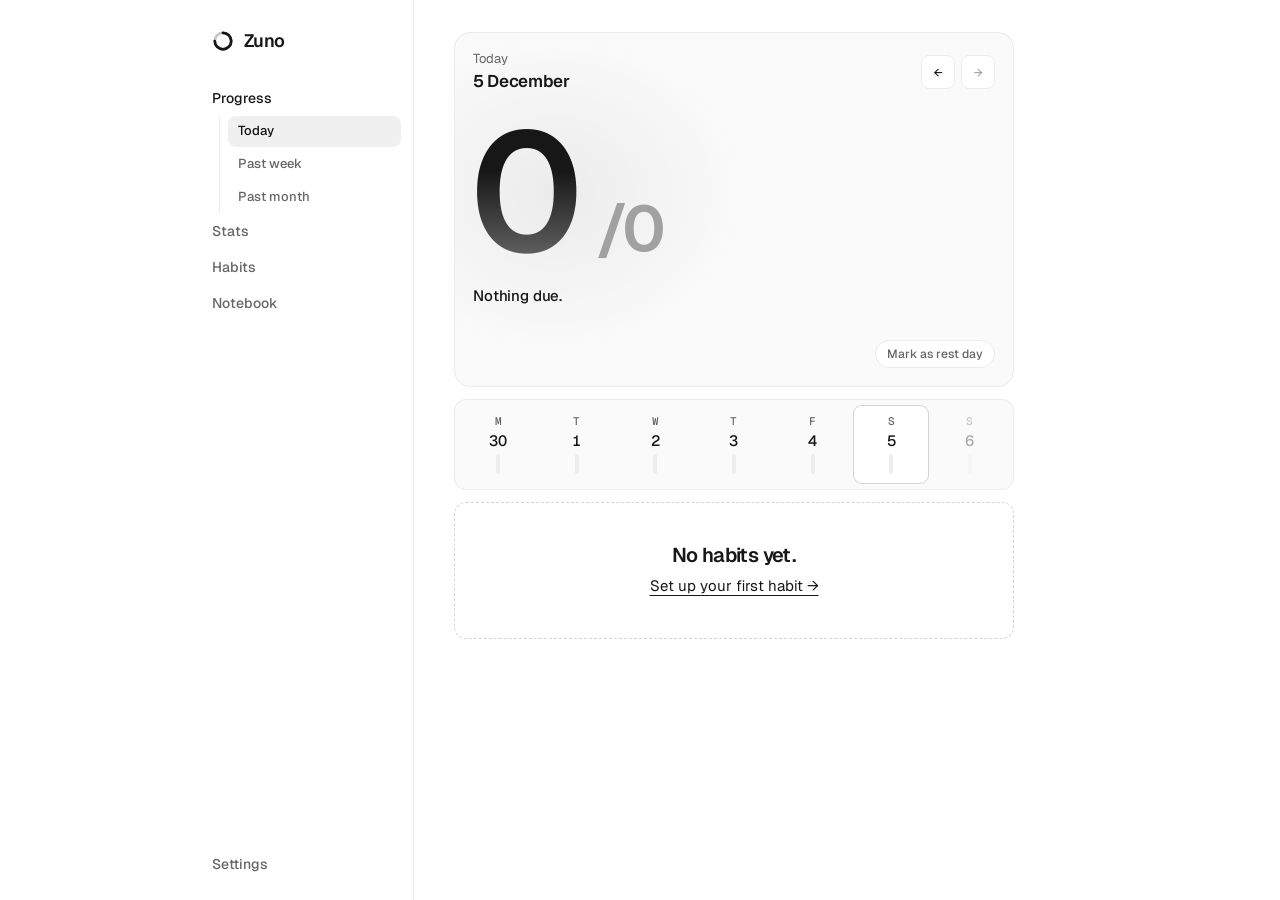
==== index.html @ 95c20b86 "Add files via upload" ====
<!doctype html>
<html lang="en">
<head>
<meta charset="utf-8">
<meta name="viewport" content="width=device-width, initial-scale=1, viewport-fit=cover">
<meta name="theme-color" content="#ffffff">
<title>Zuno</title>
<link rel="manifest" href="manifest.webmanifest">
<link rel="icon" type="image/png" sizes="192x192" href="icons/icon-192.png">
<link rel="apple-touch-icon" href="icons/apple-touch-icon.png">
<meta name="mobile-web-app-capable" content="yes">
<meta name="apple-mobile-web-app-capable" content="yes">
<meta name="apple-mobile-web-app-title" content="Zuno">
<meta name="apple-mobile-web-app-status-bar-style" content="default">
<script>
  // Set the theme before first paint to avoid a flash.
  (function () {
    var t = null;
    try { t = (JSON.parse((localStorage.getItem('zuno.v1') || localStorage.getItem('tally.v1'))) || {}).theme; } catch (e) {}
    if (!t) t = 'light';
    if (t === 'system') t = matchMedia('(prefers-color-scheme: dark)').matches ? 'dark' : 'light';
    document.documentElement.dataset.theme = t;
  })();
</script>
<link rel="preconnect" href="https://fonts.googleapis.com">
<link rel="preconnect" href="https://fonts.gstatic.com" crossorigin>
<link href="https://fonts.googleapis.com/css2?family=Geist:wght@400;500;600;700&family=Geist+Mono:wght@400;500&display=swap" rel="stylesheet">
<link rel="stylesheet" href="style.css">
</head>
<body>
  <div class="shell">
    <aside class="rail">
      <button class="brand" data-view="about" aria-label="About Zuno">
        <svg class="mark" viewBox="0 0 24 24" aria-hidden="true">
          <circle cx="12" cy="12" r="9" fill="none" stroke="currentColor" stroke-opacity=".25" stroke-width="3"/>
          <path d="M12 3a9 9 0 1 1-9 9" fill="none" stroke="currentColor" stroke-width="3" stroke-linecap="round"/>
        </svg><span>Zuno</span>
      </button>
      <nav class="nav" id="nav"></nav>
      <nav class="nav nav-end">
        <button data-view="settings">Settings</button>
      </nav>
    </aside>
    <main id="view"></main>
  </div>
  <input type="file" id="import-file" accept="application/json,.json" hidden>
  <script src="app.js"></script>
  <script>
    // Offline support; only runs when served over https (or localhost).
    if ('serviceWorker' in navigator && (location.protocol === 'https:' || location.hostname === 'localhost')) {
      navigator.serviceWorker.register('sw.js');
    }
  </script>
</body>
</html>
---- style.css ----
:root {
  --bg: #ffffff;
  --surface: #fafafa;
  --hover: #f0f0f0;
  --border: #ebebeb;
  --border-2: #d4d4d4;
  --fg: #171717;
  --muted: #666666;
  --soft: #a1a1a1;
  --l0: #ededed;
  --l1: #d4d4d4;
  --l2: #a3a3a3;
  --l3: #525252;
  --l4: #171717;
  --glow: rgba(0, 0, 0, .06);
  --area: rgba(0, 0, 0, .05);

  --sans: 'Geist', -apple-system, system-ui, sans-serif;
  --mono: 'Geist Mono', ui-monospace, Menlo, monospace;
  --r: 12px;
}
:root[data-theme="dark"] {
  --bg: #000000;
  --surface: #0a0a0a;
  --hover: #1a1a1a;
  --border: #232323;
  --border-2: #333333;
  --fg: #ededed;
  --muted: #a1a1a1;
  --soft: #5e5e5e;
  --l0: #1a1a1a;
  --l1: #2e2e2e;
  --l2: #5c5c5c;
  --l3: #a1a1a1;
  --l4: #ededed;
  --glow: rgba(255, 255, 255, .14);
  --area: rgba(255, 255, 255, .06);
}

* { box-sizing: border-box; margin: 0; padding: 0; }
html { background: var(--bg); }
body {
  background: var(--bg);
  color: var(--fg);
  font: 400 15px/1.5 var(--sans);
  -webkit-font-smoothing: antialiased;
  -webkit-tap-highlight-color: transparent;
  transition: background-color .25s, color .25s;
}
button { font: inherit; color: inherit; background: none; border: 0; cursor: pointer; -webkit-user-select: none; user-select: none; touch-action: manipulation; }
button:disabled { cursor: default; }
:focus-visible { outline: 2px solid var(--fg); outline-offset: 2px; border-radius: 6px; }

.shell {
  display: grid;
  grid-template-columns: 56px minmax(0, 1fr);
  max-width: 900px;
  margin: 0 auto;
  min-height: 100vh;
}
main {
  width: 100%; max-width: 640px;
  padding: max(8px, env(safe-area-inset-top)) 16px 96px;
}

/* shared text styles */
.lbl { font: 400 13px/1.3 var(--sans); color: var(--muted); }
.frac, .streak, .num, .th, .sched, .xlab, .ylab, .legend, .legend2, .wd .l {
  font: 500 12px/1 var(--mono); color: var(--muted); font-variant-numeric: tabular-nums;
}

.card { border: 1px solid var(--border); border-radius: var(--r); background: var(--surface); }
.card.pad { padding: 16px; }
.card.list { padding: 0 16px; }
.card.list > :last-child { border-bottom: 0; }

/* ---------- left rail ---------- */
.rail {
  position: sticky; top: 0;
  height: 100vh; height: 100dvh;
  overflow-y: auto; scrollbar-width: none;
  display: flex; flex-direction: column; align-items: stretch;
  border-right: 1px solid var(--border);
  padding: max(14px, env(safe-area-inset-top)) 6px max(14px, env(safe-area-inset-bottom));
}
.brand {
  display: flex; align-items: center; justify-content: center; gap: 10px;
  height: 42px; margin-bottom: 16px; border-radius: 8px;
  font: 600 18px/1 var(--sans); letter-spacing: -.04em;
  transition: background-color .2s;
}
.brand .mark { width: 22px; height: 22px; flex: none; }
.brand span { display: none; }
.brand.on { background: var(--hover); }

.nav { display: flex; flex-direction: column; gap: 2px; }
.nav-end { margin-top: auto; }
.nav button {
  writing-mode: vertical-rl; transform: rotate(180deg);
  font: 500 13px/1 var(--sans); color: var(--muted);
  padding: 14px 0; border-radius: 8px;
  display: flex; align-items: center; justify-content: center;
  transition: color .2s ease, background-color .2s ease;
}
.nav button.on { color: var(--fg); background: var(--hover); }
.nav button.has-sub.on { background: none; }
@media (hover: hover) {
  .nav button:hover, .brand:hover { color: var(--fg); background: var(--hover); }
  .nav button.has-sub.on:hover { background: none; }
}

/* sub-sections slide open: the row grows from 0fr to 1fr, items fade in one after another */
.nav .sub {
  display: grid; grid-template-rows: 0fr;
  transition: grid-template-rows .42s cubic-bezier(.2, .7, .2, 1);
}
.nav .sub.open { grid-template-rows: 1fr; }
.nav .sub > div {
  min-height: 0; overflow: hidden;
  display: flex; flex-direction: column; gap: 2px;
  border-radius: 10px; background: var(--surface); box-shadow: inset 0 0 0 1px var(--border);
}
.nav .sub button {
  font-size: 12px; padding: 12px 0;
  opacity: 0; translate: 0 -6px;
  transition: opacity .2s ease, translate .25s ease, color .2s ease, background-color .2s ease;
}
.nav .sub.open button {
  opacity: 1; translate: 0 0;
  transition: opacity .3s ease, translate .4s cubic-bezier(.2, .7, .2, 1), color .2s ease, background-color .2s ease;
  transition-delay: calc(90ms + var(--i) * 45ms), calc(90ms + var(--i) * 45ms), 0s, 0s;
}
.nav .full { display: none; }

@media (min-width: 760px) {
  .shell { grid-template-columns: 224px minmax(0, 1fr); }
  main { padding: 20px 40px 96px; }
  .rail { padding: 20px 12px; }
  .brand { justify-content: flex-start; padding: 0 10px; margin-bottom: 20px; }
  .brand span { display: inline; }
  .nav button { writing-mode: horizontal-tb; transform: none; justify-content: flex-start; padding: 9px 10px; font-size: 14px; }
  .nav .sub > div { background: none; box-shadow: none; border-radius: 0; margin-left: 17px; padding-left: 8px; border-left: 1px solid var(--border); }
  .nav .sub button { padding: 7px 10px; font-size: 13px; text-align: left; line-height: 1.3; translate: -6px 0; }
  .nav .full { display: inline; }
  .nav .short { display: none; }
}

/* page content eases in when you move between pages */
#view.enter { animation: enter .34s cubic-bezier(.2, .7, .2, 1); }
@keyframes enter { from { opacity: 0; translate: 0 6px; } }

/* ---------- headings ---------- */
.page-h { padding: 20px 0 6px; }
.page-h .lbl { display: block; margin: 0 0 6px; }
.page-h h2 { font: 600 32px/1.1 var(--sans); letter-spacing: -.045em; }
.section-h { display: flex; justify-content: space-between; align-items: baseline; gap: 12px; padding: 30px 0 12px; }
.section-h h3 { font: 600 18px/1.2 var(--sans); letter-spacing: -.03em; }

/* ---------- today ---------- */
.hero {
  position: relative; overflow: hidden;
  margin-top: 12px; padding: 18px;
  border: 1px solid var(--border); border-radius: 16px; background: var(--surface);
}
.hero::before {
  content: ''; position: absolute; left: -90px; top: 0; width: 380px; height: 320px;
  background: radial-gradient(closest-side, var(--glow), transparent); pointer-events: none;
}
.hero > * { position: relative; }
.daynav { display: flex; align-items: center; justify-content: space-between; }
.date .k { display: block; font: 400 13px/1.2 var(--sans); color: var(--muted); margin-bottom: 4px; }
.date .v { font: 600 17px/1.2 var(--sans); letter-spacing: -.02em; }
.arrows { display: flex; gap: 6px; }
.arrow {
  width: 34px; height: 34px; display: grid; place-items: center;
  border: 1px solid var(--border); border-radius: 8px; background: var(--bg);
  font: 400 14px/1 var(--mono);
  transition: border-color .15s, background-color .15s;
}
@media (hover: hover) { .arrow:hover:not(:disabled) { border-color: var(--border-2); background: var(--hover); } }
.arrow:disabled { color: var(--soft); }
.score {
  display: flex; align-items: baseline;
  margin: 28px 0 0 -4px;
  font-family: var(--sans); font-weight: 600; line-height: .85; letter-spacing: -.07em;
}
.score .n {
  font-size: clamp(110px, 30vw, 168px); padding-right: .04em;
  background: linear-gradient(180deg, var(--fg) 35%, var(--muted));
  -webkit-background-clip: text; background-clip: text; color: transparent;
}
.score .of { font-size: clamp(44px, 12vw, 64px); color: var(--soft); margin-left: 6px; letter-spacing: -.05em; }
.meta {
  display: flex; justify-content: space-between; align-items: baseline; gap: 12px;
  margin-top: 22px; font: 500 15px/1.35 var(--sans); letter-spacing: -.01em;
}
.meta .rest { color: var(--muted); }
.meta .pc { font: 500 13px/1 var(--mono); color: var(--muted); }
.ticks { display: flex; gap: 4px; margin-top: 14px; height: 6px; }
.ticks i { flex: 1; border-radius: 999px; background: var(--l0); transition: background-color .3s; }
.ticks i.on { background: var(--fg); }

.week {
  display: grid; grid-template-columns: repeat(7, 1fr); gap: 4px;
  margin-top: 12px; padding: 6px;
  border: 1px solid var(--border); border-radius: var(--r); background: var(--surface);
}
.wd {
  display: flex; flex-direction: column; align-items: center; gap: 6px;
  padding: 10px 0 9px; border-radius: 8px; transition: background-color .15s;
}
.wd .l { font-size: 11px; }
.wd .n { font: 500 15px/1 var(--sans); font-variant-numeric: tabular-nums; }
.wd .m { width: 4px; height: 20px; border-radius: 999px; background: var(--l0); overflow: hidden; display: flex; align-items: flex-end; }
.wd .m b { display: block; width: 100%; background: var(--fg); border-radius: 999px; }
.wd.sel { background: var(--bg); box-shadow: 0 0 0 1px var(--border-2); }
@media (hover: hover) { .wd:not(.sel):not(:disabled):hover { background: var(--hover); } }
.wd:disabled { opacity: .35; }

.group {
  margin-top: 12px; overflow: hidden;
  border: 1px solid var(--border); border-radius: var(--r); background: var(--surface);
}
.group header {
  display: flex; justify-content: space-between; align-items: center;
  padding: 12px 16px; border-bottom: 1px solid var(--border);
}
.group h3 { font: 600 15px/1.2 var(--sans); letter-spacing: -.02em; }
.group header .frac { padding: 4px 8px; border: 1px solid var(--border); border-radius: 999px; background: var(--bg); }
.habit { display: flex; align-items: stretch; border-bottom: 1px solid var(--border); transition: background-color .15s; }
.hmain { flex: 1; min-width: 0; display: flex; align-items: center; gap: 12px; text-align: left; padding: 13px 8px 13px 16px; }
.skip { flex: none; padding: 0 16px 0 8px; font: 500 11px/1 var(--mono); color: var(--soft); transition: color .15s, opacity .15s; }
.skip:hover { color: var(--fg); }
@media (hover: hover) {
  .habit:not(.skipped) .skip { opacity: 0; }
  .habit:hover .skip, .skip:focus-visible { opacity: 1; }
}
.habit:last-child, .item:last-child, .hrow:last-child { border-bottom: 0; }
.box {
  width: 18px; height: 18px; flex: none; position: relative;
  border: 1.5px solid var(--border-2); border-radius: 5px; background: var(--bg);
  transition: background-color .15s, border-color .15s;
}
.habit.done .box { background: var(--fg); border-color: var(--fg); }
.habit.done .box::after {
  content: ''; position: absolute; left: 5px; top: 1.5px; width: 4px; height: 9px;
  border: solid var(--bg); border-width: 0 2px 2px 0; transform: rotate(45deg);
}
.habit .name { flex: 1; }
.habit.done .name { color: var(--muted); text-decoration: line-through; text-decoration-color: var(--soft); }
.habit.skipped .name, .habit.met .name { color: var(--muted); }
.habit.skipped .box { border-style: dashed; }
.habit.skipped .box::after { content: ''; position: absolute; left: 3px; right: 3px; top: 50%; height: 1.5px; margin-top: -.75px; background: var(--muted); }
.habit.met .box { border-color: var(--border); }
.dayfoot { display: flex; justify-content: flex-end; margin-top: 14px; }
.restbtn {
  font: 500 12px/1 var(--sans); color: var(--muted); padding: 7px 11px;
  border: 1px solid var(--border); border-radius: 999px; background: var(--bg);
  transition: color .15s, border-color .15s;
}
.restbtn:hover, .restbtn.on { color: var(--fg); border-color: var(--border-2); }
.pop .box { animation: pop .28s ease-out; }
@keyframes pop { 45% { transform: scale(.8); } }
@media (hover: hover) { .habit:hover, .item:hover, .hrow:hover { background: var(--hover); } }

.empty {
  margin-top: 12px; padding: 40px 20px; text-align: center;
  border: 1px dashed var(--border-2); border-radius: var(--r); color: var(--muted);
}
.empty p { font: 600 20px/1.2 var(--sans); letter-spacing: -.03em; color: var(--fg); margin-bottom: 8px; }
.empty button { color: var(--fg); text-decoration: underline; text-underline-offset: 4px; }

/* ---------- stats ---------- */
.shead { display: flex; justify-content: space-between; align-items: center; gap: 12px; padding-top: 8px; }
.seg {
  display: inline-flex; gap: 2px; padding: 3px; flex: none;
  border: 1px solid var(--border); border-radius: 10px; background: var(--surface);
}
.seg button {
  font: 500 13px/1 var(--sans); color: var(--muted);
  padding: 7px 11px; border-radius: 7px; transition: background-color .15s, color .15s;
}
.seg button.on { background: var(--hover); color: var(--fg); box-shadow: 0 0 0 1px var(--border-2); }
.big { display: grid; grid-template-columns: repeat(auto-fit, minmax(128px, 1fr)); gap: 10px; margin-top: 16px; }
.big > div { padding: 16px; border: 1px solid var(--border); border-radius: var(--r); background: var(--surface); }
.big .v { font: 600 36px/1 var(--sans); letter-spacing: -.05em; }
.big .v small { font-size: .55em; color: var(--soft); letter-spacing: -.02em; }
.big .lbl { display: block; margin-top: 10px; }
@media (max-width: 559px) {
  .big { grid-template-columns: 1fr 1fr; }
  .big > div:nth-child(3) { grid-column: 1 / -1; }
}

.heatwrap { display: grid; grid-template-columns: 14px 1fr; gap: 8px; }
.heatdays { display: grid; grid-template-rows: repeat(7, 1fr); gap: 3px; }
.heatdays span { font: 500 9px/1 var(--mono); color: var(--muted); display: flex; align-items: center; }
.heat { display: grid; grid-template-rows: repeat(7, auto); grid-auto-flow: column; grid-auto-columns: 1fr; gap: 3px; }
.heat i { aspect-ratio: 1; border-radius: 3px; background: var(--l0); }
.heat i.l1 { background: var(--l1); }
.heat i.l2 { background: var(--l2); }
.heat i.l3 { background: var(--l3); }
.heat i.l4 { background: var(--l4); }
.heat i.fut { background: transparent; box-shadow: inset 0 0 0 1px var(--border); }
.heat i.now { outline: 1.5px solid var(--fg); outline-offset: 1px; }
.legend { display: flex; align-items: center; gap: 3px; justify-content: flex-end; margin-top: 12px; font-size: 11px; }
.legend i { width: 10px; height: 10px; border-radius: 2px; }
.legend span { margin: 0 6px; }

.brow {
  display: grid; grid-template-columns: minmax(64px, 110px) minmax(48px, 1fr) minmax(32px, auto) 36px;
  align-items: center; gap: 10px; padding: 13px 0; border-bottom: 1px solid var(--border);
  font-weight: 500;
}
.bar { height: 6px; border-radius: 999px; background: var(--l0); overflow: hidden; }
.bar b { display: block; height: 100%; border-radius: 999px; background: var(--fg); }
.num { text-align: right; }
.num.strong { color: var(--fg); }
.subrow {
  display: grid; grid-template-columns: minmax(0, 1fr) minmax(32px, auto) 36px; gap: 10px;
  padding: 9px 0 9px 12px; font-size: 13px; color: var(--muted); border-bottom: 1px solid var(--border);
}

.trow {
  display: grid; grid-template-columns: 1fr 44px 40px 40px;
  align-items: center; gap: 8px; padding: 13px 0; border-bottom: 1px solid var(--border);
}
.trow .nm { font-weight: 500; }
.trow .nm small { display: block; font: 400 12px/1.2 var(--sans); color: var(--muted); margin-top: 3px; }
.th { text-align: right; font-size: 11px; }
.trow.head { padding: 10px 0; }
.mbar { display: block; height: 3px; border-radius: 999px; background: var(--l0); margin-top: 8px; overflow: hidden; }
.mbar b { display: block; height: 100%; background: var(--fg); }

/* trajectory charts */
.legend2 { display: flex; gap: 16px; font-size: 11px; }
.legend2 span { display: inline-flex; align-items: center; gap: 6px; }
.legend2 .sl { width: 14px; height: 2px; border-radius: 2px; background: var(--fg); }
.legend2 .sb { width: 8px; height: 8px; border-radius: 2px; background: var(--l1); }
.chart { margin-top: 22px; }
.plot { position: relative; height: 150px; margin-left: 30px; touch-action: pan-y; cursor: crosshair; }
.plot.sm { height: 64px; margin-left: 0; }
.plot svg { position: absolute; inset: 0; width: 100%; height: 100%; overflow: visible; }
.plot .grid { stroke: var(--border-2); stroke-width: 1; vector-effect: non-scaling-stroke; }
.plot .line { fill: none; stroke: var(--fg); stroke-width: 2; vector-effect: non-scaling-stroke; stroke-linejoin: round; stroke-linecap: round; }
.plot .area { fill: var(--area); }
.plot .dbar { fill: var(--l1); }
.ylab { position: absolute; left: -30px; transform: translateY(-50%); font-size: 10px; }
.xlab { display: flex; justify-content: space-between; margin: 8px 0 0 30px; font-size: 11px; }
.hchart .xlab { margin-left: 0; }
.cross { position: absolute; top: 0; bottom: 0; width: 1px; background: var(--muted); display: none; pointer-events: none; }
.hdot {
  position: absolute; width: 10px; height: 10px; border-radius: 50%;
  background: var(--fg); box-shadow: 0 0 0 3px var(--surface);
  transform: translate(-50%, -50%); display: none; pointer-events: none;
}
.tip {
  position: absolute; top: -8px; background: var(--fg); color: var(--bg); border-radius: 6px;
  font: 500 11px/1.45 var(--mono); padding: 6px 9px; white-space: nowrap;
  display: none; pointer-events: none; z-index: 2;
}
.plot.hover .cross, .plot.hover .tip { display: block; }
.plot.hover .hdot.has { display: block; }
.hchart { margin-top: 10px; padding: 14px 16px 12px; border: 1px solid var(--border); border-radius: var(--r); background: var(--surface); }
.hchart header { display: flex; justify-content: space-between; align-items: flex-start; gap: 12px; margin-bottom: 12px; }
.hchart .nm { font-weight: 500; }
.hchart .nm small { display: block; font: 400 12px/1.2 var(--sans); color: var(--muted); margin-top: 3px; }
.hchart .rt { text-align: right; font: 600 22px/1 var(--sans); letter-spacing: -.04em; }
.hchart .rt small { display: block; font: 500 11px/1 var(--mono); letter-spacing: 0; color: var(--muted); margin-top: 6px; }

/* ---------- habits ---------- */
.editor { margin-top: 12px; padding: 18px 16px; border: 1px solid var(--border); border-radius: var(--r); background: var(--surface); }
.editor > .lbl { display: block; margin-bottom: 8px; }
.field { position: relative; margin-bottom: 16px; }
.field .lbl { display: block; margin-bottom: 6px; }
input[type="text"], input[type="password"], select {
  width: 100%; height: 42px; padding: 0 12px;
  font: 400 16px/1 var(--sans); color: var(--fg); background: var(--bg);
  border: 1px solid var(--border-2); border-radius: 8px;
  outline: 0; appearance: none; -webkit-appearance: none;
  transition: border-color .15s, box-shadow .15s;
}
input[type="text"]:focus, input[type="password"]:focus, select:focus { border-color: var(--muted); box-shadow: 0 0 0 3px var(--hover); }
input[type="text"]::placeholder, input[type="password"]::placeholder { color: var(--soft); }
select { cursor: pointer; }
select option { background: var(--bg); color: var(--fg); }
.field.sel::after { content: '↓'; position: absolute; right: 12px; bottom: 13px; font: 13px/1 var(--mono); color: var(--muted); pointer-events: none; }
.days { display: grid; grid-template-columns: repeat(7, 1fr); gap: 6px; }
.days button {
  height: 38px; border: 1px solid var(--border-2); border-radius: 8px; background: var(--bg);
  font: 500 12px/1 var(--mono); color: var(--muted); transition: background-color .15s, color .15s;
}
.days button.on { background: var(--fg); color: var(--bg); border-color: var(--fg); }
.presets { display: flex; flex-wrap: wrap; gap: 6px; margin: 10px 0 20px; }
.presets button {
  font: 500 12px/1 var(--sans); color: var(--muted); padding: 7px 11px;
  border: 1px solid var(--border); border-radius: 999px; background: var(--bg);
}
@media (hover: hover) { .presets button:hover { color: var(--fg); border-color: var(--border-2); } }
.actions { display: flex; flex-wrap: wrap; gap: 8px; }
.btn {
  height: 40px; padding: 0 18px; border-radius: 999px;
  font: 500 14px/1 var(--sans); border: 1px solid var(--border-2); background: var(--bg);
  transition: opacity .15s, background-color .15s, border-color .15s;
}
.btn.primary { background: var(--fg); color: var(--bg); border-color: var(--fg); }
@media (hover: hover) {
  .btn:hover { background: var(--hover); }
  .btn.primary:hover { background: var(--fg); opacity: .86; }
}
.btn.ghost { color: var(--muted); }
.btn.right { margin-left: auto; }
.err { margin-top: 12px; font: 500 13px/1.4 var(--sans); }
.note { margin-top: 14px; font: 400 13px/1.5 var(--sans); color: var(--muted); }
.note button { color: var(--fg); text-decoration: underline; text-underline-offset: 3px; }

.item {
  display: flex; align-items: center; gap: 2px; padding: 0 16px 0 8px;
  border-bottom: 1px solid var(--border); background: var(--surface); transition: background-color .15s;
}
.item:not([data-sort]) { padding-left: 10px; }
.item .iname { flex: 1; min-width: 0; display: flex; align-items: center; justify-content: space-between; gap: 12px; text-align: left; padding: 13px 0 13px 6px; }
.item .iname.static { display: block; }
.item .x { color: var(--muted); font-size: 16px; line-height: 1; padding: 6px 0 6px 10px; }
@media (hover: hover) { .item .x:hover { color: var(--fg); } }
.handle {
  flex: none; width: 24px; height: 32px; display: grid; place-items: center;
  border-radius: 6px; color: var(--soft); cursor: grab; touch-action: none;
}
.handle::before {
  content: ''; width: 8px; height: 14px;
  background-image: radial-gradient(circle, currentColor 1.2px, transparent 1.5px);
  background-size: 4px 4.67px;
}
@media (hover: hover) { .handle:hover { color: var(--fg); background: var(--hover); } }
.item.dragging {
  position: relative; z-index: 5; cursor: grabbing; user-select: none;
  background: var(--bg); border-radius: 8px;
  box-shadow: 0 10px 28px rgba(0, 0, 0, .22), 0 0 0 1px var(--border-2);
}
.dragging .handle { cursor: grabbing; color: var(--fg); }
.card.cats { overflow: hidden; }
.sortlist > .item:last-child { border-bottom: 0; }
.item.editing { background: var(--hover); box-shadow: inset 2px 0 0 var(--fg); }
.sched { white-space: nowrap; }

.chips { display: flex; flex-wrap: wrap; gap: 6px; }
.chip {
  display: inline-flex; align-items: center; gap: 8px; height: 30px; padding: 0 12px;
  border: 1px solid var(--border); border-radius: 999px; background: var(--surface);
  font: 500 13px/1 var(--sans);
}
.chip em { font: 500 11px/1 var(--mono); font-style: normal; color: var(--muted); }
.chip button { color: var(--muted); font-size: 15px; line-height: 1; }
@media (hover: hover) { .chip button:hover { color: var(--fg); } }
.addcat { display: flex; gap: 8px; margin-top: 12px; }
.addcat .btn { height: 42px; flex: none; }

.summary { color: var(--muted); font-size: 14px; padding: 4px 0; }
.hrow {
  display: grid; grid-template-columns: minmax(0, 1fr) auto; gap: 6px 14px; align-items: center;
  width: 100%; text-align: left; padding: 13px 16px; border-bottom: 1px solid var(--border);
  transition: background-color .15s;
}
.hrow .nm { font-weight: 500; }
.hrow .nm small { display: block; font: 400 12px/1.3 var(--sans); color: var(--muted); margin-top: 3px; }
.hrow .rt { display: flex; flex-direction: column; align-items: flex-end; gap: 7px; }
.strip { display: flex; gap: 2px; }
.strip i { width: 7px; height: 7px; border-radius: 2px; background: var(--l1); }
.strip i.on { background: var(--fg); }
.strip i.na { background: transparent; box-shadow: inset 0 0 0 1px var(--border-2); }

/* ---------- settings ---------- */
.srow {
  display: flex; align-items: center; justify-content: space-between; gap: 16px;
  padding: 14px 0; border-bottom: 1px solid var(--border);
}
button.srow { width: 100%; text-align: left; }
.srow .t { font-weight: 500; }
.srow .t small { display: block; font: 400 13px/1.35 var(--sans); color: var(--muted); margin-top: 2px; }
.srow .go { font: 14px/1 var(--mono); color: var(--muted); transition: translate .2s; }
@media (hover: hover) { button.srow:hover .go { translate: 3px 0; color: var(--fg); } }
.sw { display: flex; align-items: center; gap: 10px; font: 500 12px/1 var(--mono); color: var(--muted); }
.sw i { width: 36px; height: 20px; border-radius: 999px; background: var(--l1); position: relative; flex: none; transition: background-color .2s; }
.sw i::after {
  content: ''; position: absolute; top: 2px; left: 2px; width: 16px; height: 16px; border-radius: 50%;
  background: var(--bg); box-shadow: 0 1px 2px rgba(0, 0, 0, .25); transition: translate .2s ease-out;
}
.sw.on { color: var(--fg); }
.sw.on i { background: var(--fg); }
.sw.on i::after { translate: 16px 0; }
.foot { color: var(--muted); font-size: 13px; line-height: 1.6; padding-top: 24px; }

/* ---------- about ---------- */
.about { padding-top: 8px; }
.ab-hero { position: relative; padding: 52px 4px 40px; text-align: center; overflow: hidden; }
.ab-hero::after {
  content: ''; position: absolute; left: 50%; top: 10px; width: 340px; height: 220px; translate: -50% 0;
  background: radial-gradient(closest-side, var(--glow), transparent); pointer-events: none;
}
.ab-hero > * { position: relative; z-index: 1; }
.pill {
  display: inline-flex; align-items: center; height: 28px; padding: 0 12px;
  border: 1px solid var(--border); border-radius: 999px; background: var(--surface);
  font: 500 12px/1 var(--mono); color: var(--muted);
}
.ab-hero h2 { margin-top: 20px; font: 600 clamp(32px, 8vw, 52px)/1.05 var(--sans); letter-spacing: -.055em; }
.ab-hero h2 span, .quote span, .closer p span { color: var(--muted); }
.lede { margin: 18px auto 0; max-width: 32em; font-size: 16px; line-height: 1.6; color: var(--muted); }
.ab-cta { display: flex; justify-content: center; flex-wrap: wrap; gap: 8px; margin-top: 26px; }

.figure .pen { display: grid; grid-template-columns: repeat(14, 1fr); gap: 4px; }
.pen i { aspect-ratio: 1; position: relative; border-radius: 3px; }
.pen i.p { box-shadow: inset 0 0 0 1px var(--border-2); }
.pen i.p.x::after { content: '×'; position: absolute; inset: 0; display: grid; place-items: center; font: italic 14px/1 Georgia, serif; color: var(--muted); }
.pen i.d { background: var(--l1); }
.pen i.d.x { background: var(--fg); }
.figure .cap { display: flex; justify-content: space-between; margin-top: 12px; font: 500 11px/1 var(--mono); color: var(--muted); }

.ab-grid { display: grid; grid-template-columns: 1fr; gap: 10px; margin-top: 10px; }
@media (min-width: 560px) { .ab-grid { grid-template-columns: 1fr 1fr; } }
.pt .no { font: 500 12px/1 var(--mono); color: var(--soft); }
.pt h4 { margin: 12px 0 6px; font: 600 16px/1.25 var(--sans); letter-spacing: -.02em; }
.pt p { color: var(--muted); font-size: 14px; line-height: 1.55; }

.quote { margin: 44px 0 6px; text-align: center; font: 600 clamp(24px, 6vw, 32px)/1.15 var(--sans); letter-spacing: -.045em; }
.prose p { color: var(--muted); line-height: 1.65; max-width: 36em; }
.prose p + p { margin-top: 12px; }

.vs { margin-top: 18px; }
.vs .r {
  display: grid; grid-template-columns: minmax(0, 1fr) 72px 92px; gap: 10px; align-items: baseline;
  padding: 12px 0; border-bottom: 1px solid var(--border); font-size: 14px;
}
.vs .r.h span { font: 500 11px/1 var(--mono); color: var(--muted); }
.vs .c { font-size: 13px; color: var(--muted); }
.vs .c.y { color: var(--fg); font-weight: 500; }

.closer {
  position: relative; overflow: hidden; margin-top: 44px; padding: 36px 20px; text-align: center;
  border: 1px solid var(--border); border-radius: 16px; background: var(--surface);
}
.closer::before {
  content: ''; position: absolute; left: 50%; top: -60px; width: 360px; height: 220px; translate: -50% 0;
  background: radial-gradient(closest-side, var(--glow), transparent); pointer-events: none;
}
.closer > * { position: relative; }
.closer p { font: 600 22px/1.25 var(--sans); letter-spacing: -.04em; margin-bottom: 20px; }

@media (prefers-reduced-motion: reduce) {
  *, *::before, *::after { transition: none !important; animation: none !important; }
}

/* editor: how often */
.often { margin: 6px 0 12px; }
.stepper { display: flex; align-items: center; gap: 12px; }
.stepper button {
  width: 38px; height: 38px; border: 1px solid var(--border-2); border-radius: 8px; background: var(--bg);
  font: 500 16px/1 var(--mono);
}
.stepper button:disabled { color: var(--soft); }
.stepper span { font-size: 15px; }
.stepper b { font-weight: 600; }
.hint { font-size: 13px; color: var(--muted); line-height: 1.5; margin: 10px 0 20px; }
.editor .actions + .hint { margin-top: 10px; }
.editor .err + .actions, .editor .note + .actions, .editor .actions + .actions { margin-top: 16px; padding-top: 16px; border-top: 1px solid var(--border); }
.group.archived { opacity: .7; }

/* reports */
.plabel { display: inline-block; margin-bottom: 4px; font: 600 17px/1.3 var(--sans); color: var(--fg); letter-spacing: -.02em; }
.delta { display: block; margin-top: 6px; font: 500 11px/1.35 var(--mono); color: var(--muted); }
.wbars { display: grid; grid-template-columns: repeat(7, 1fr); gap: 6px; }
.wb { display: flex; flex-direction: column; align-items: center; gap: 8px; }
.wv { font: 500 11px/1 var(--mono); color: var(--muted); }
.wt { width: 100%; max-width: 28px; height: 110px; border-radius: 6px; background: var(--l0); display: flex; align-items: flex-end; overflow: hidden; }
.wt b { display: block; width: 100%; border-radius: 6px; background: var(--fg); }
.wl { font: 500 11px/1.35 var(--mono); color: var(--muted); text-align: center; }
.mcal-h, .mcal { display: grid; grid-template-columns: repeat(7, 1fr); gap: 4px; }
.mcal-h { margin-bottom: 6px; }
.mcal-h span { font: 500 10px/1 var(--mono); color: var(--muted); text-align: center; }
.mcal i { aspect-ratio: 1; position: relative; border-radius: 6px; background: var(--l0); }
.mcal i.pad { background: transparent; }
.mcal i.l1 { background: var(--l1); }
.mcal i.l2 { background: var(--l2); }
.mcal i.l3 { background: var(--l3); }
.mcal i.l4 { background: var(--l4); }
.mcal i.rest { background: transparent; box-shadow: inset 0 0 0 1px var(--border-2); }
.mcal i span { position: absolute; top: 5px; left: 6px; font: 500 10px/1 var(--mono); color: var(--muted); }
.mcal i.dk span { color: var(--bg); }
.hl { display: grid; grid-template-columns: minmax(0, 1fr) auto; gap: 3px 12px; align-items: baseline; padding: 12px 0; border-bottom: 1px solid var(--border); }
.hl .k { grid-column: 1 / -1; font-size: 13px; color: var(--muted); }
.hl .v { font-weight: 500; overflow: hidden; text-overflow: ellipsis; white-space: nowrap; }
.rrow { display: grid; grid-template-columns: minmax(0, 1fr) 44px 52px 48px; gap: 8px; align-items: center; padding: 13px 0; border-bottom: 1px solid var(--border); }
.rrow.head { padding: 10px 0; }
.rrow .nm { font-weight: 500; min-width: 0; }
.rrow .nm small { display: block; font: 400 12px/1.2 var(--sans); color: var(--muted); margin-top: 3px; }

/* ---------- notebook ---------- */
.linkbtn { font: 500 13px/1 var(--sans); color: var(--muted); padding: 6px 0; }
.linkbtn:hover { color: var(--fg); }
.backlink { font: 500 13px/1 var(--sans); color: var(--muted); padding: 22px 0 4px; }
.backlink:hover { color: var(--fg); }

.notes { display: grid; gap: 10px; margin-top: 16px; }
@media (min-width: 560px) { .notes { grid-template-columns: 1fr 1fr; } }
.note-card {
  display: flex; flex-direction: column; gap: 6px; text-align: left; padding: 16px;
  border: 1px solid var(--border); border-radius: var(--r); background: var(--surface);
  transition: border-color .15s, background-color .15s;
}
@media (hover: hover) { .note-card:hover { border-color: var(--border-2); } }
.note-card .nt { font: 600 15px/1.3 var(--sans); letter-spacing: -.01em; }
.note-card .ns { font-size: 13px; line-height: 1.5; color: var(--muted); display: -webkit-box; -webkit-line-clamp: 3; -webkit-box-orient: vertical; overflow: hidden; }
.note-card .nm, .note-read .nm { font: 500 11px/1.3 var(--mono); color: var(--soft); }

.note-edit { margin-top: 10px; padding: 16px; border: 1px solid var(--border); border-radius: var(--r); background: var(--surface); }
.note-edit .n-title { height: auto; padding: 4px 0 10px; border: 0; border-bottom: 1px solid var(--border); border-radius: 0; background: transparent; box-shadow: none; font: 600 22px/1.25 var(--sans); letter-spacing: -.03em; }
.note-edit .n-title:focus { box-shadow: none; border-color: var(--border-2); }
.n-body {
  display: block; width: 100%; min-height: 220px; margin: 12px 0 16px; padding: 0; resize: none;
  border: 0; outline: 0; background: transparent; color: var(--fg);
  font: 400 16px/1.6 var(--sans); overflow: hidden;
}
.n-body::placeholder { color: var(--soft); }
.note-read { padding-top: 12px; }
.note-read h2 { font: 600 30px/1.1 var(--sans); letter-spacing: -.045em; margin-bottom: 8px; }

/* rendered markdown (notes and AI replies) */
.md { font-size: 15px; line-height: 1.6; }
.md > :first-child { margin-top: 0; }
.md h3, .md h4, .md h5 { font: 600 17px/1.3 var(--sans); letter-spacing: -.02em; margin: 20px 0 6px; }
.md h4, .md h5 { font-size: 15px; }
.md p { margin: 8px 0; }
.md ul, .md ol { margin: 8px 0; padding-left: 20px; }
.md li { margin: 3px 0; }
.md li::marker { color: var(--soft); }
.md b { font-weight: 600; }
.md code { font: 13px var(--mono); background: var(--hover); padding: 1px 5px; border-radius: 4px; }
.md hr { border: 0; border-top: 1px solid var(--border); margin: 16px 0; }
.note-read .md { margin-top: 18px; }

/* suggested habits */
.sugg { margin-top: 16px; border: 1px solid var(--border); border-radius: var(--r); background: var(--bg); overflow: hidden; }
.sugg-h { display: flex; justify-content: space-between; align-items: center; padding: 11px 14px; border-bottom: 1px solid var(--border); font-size: 14px; }
.sugg-h b { font-weight: 600; }
.sugg-row { display: flex; align-items: center; gap: 12px; width: 100%; text-align: left; padding: 11px 14px; border-bottom: 1px solid var(--border); transition: background-color .15s; }
.sugg-row .nm { font-weight: 500; font-size: 14px; }
.sugg-row .nm small { display: block; font: 400 12px/1.3 var(--sans); color: var(--muted); margin-top: 2px; }
.sugg-row.on .box { background: var(--fg); border-color: var(--fg); }
.sugg-row.on .box::after {
  content: ''; position: absolute; left: 5px; top: 1.5px; width: 4px; height: 9px;
  border: solid var(--bg); border-width: 0 2px 2px 0; transform: rotate(45deg);
}
.sugg-row.have { opacity: .55; }
.sugg-row:disabled { cursor: default; }
@media (hover: hover) { .sugg-row:not(:disabled):hover { background: var(--hover); } }
.sugg-f { display: flex; align-items: center; justify-content: space-between; gap: 12px; padding: 12px 14px; }

/* ask zuno */
.starters { display: flex; flex-wrap: wrap; gap: 8px; margin: 14px 0 6px; }
.starters button {
  font: 500 13px/1 var(--sans); padding: 10px 14px; border: 1px solid var(--border);
  border-radius: 999px; background: var(--surface); transition: border-color .15s;
}
@media (hover: hover) { .starters button:hover { border-color: var(--border-2); } }
.thread { display: flex; flex-direction: column; gap: 12px; margin-top: 16px; }
.thread:empty { display: none; }
.msg { max-width: 100%; }
.msg.me {
  align-self: flex-end; max-width: 85%; padding: 10px 14px; white-space: pre-wrap;
  border-radius: 14px 14px 4px 14px; background: var(--fg); color: var(--bg); font-size: 15px; line-height: 1.5;
}
.msg.me small { display: block; margin-top: 4px; font: 500 10px/1.2 var(--mono); opacity: .65; }
.msg.ai { padding: 16px; border: 1px solid var(--border); border-radius: var(--r); background: var(--surface); }
.msg-actions { display: flex; justify-content: flex-end; margin-top: 8px; }
.waiting { color: var(--muted); font-size: 14px; }
.dots { display: inline-flex; gap: 3px; margin-right: 6px; vertical-align: middle; }
.dots i { width: 5px; height: 5px; border-radius: 50%; background: var(--muted); animation: blink 1.2s infinite ease-in-out; }
.dots i:nth-child(2) { animation-delay: .15s; }
.dots i:nth-child(3) { animation-delay: .3s; }
@keyframes blink { 0%, 80%, 100% { opacity: .25; } 40% { opacity: 1; } }

.composer {
  position: sticky; bottom: 0; z-index: 3; margin-top: 16px;
  padding: 12px 0 max(12px, env(safe-area-inset-bottom)); background: var(--bg);
}
.composer .err { margin: 0 0 10px; }
.composer textarea {
  display: block; width: 100%; min-height: 48px; max-height: 40vh; padding: 12px 14px; resize: none;
  border: 1px solid var(--border-2); border-radius: 12px; background: var(--surface); color: var(--fg);
  font: 400 16px/1.45 var(--sans); outline: 0; transition: border-color .15s, box-shadow .15s;
}
.composer textarea:focus { border-color: var(--muted); box-shadow: 0 0 0 3px var(--hover); }
.composer textarea::placeholder { color: var(--soft); }
.composer-row { display: flex; align-items: center; justify-content: space-between; gap: 10px; margin-top: 10px; }
.chipbtn { display: inline-flex; align-items: center; gap: 8px; font: 500 13px/1 var(--sans); color: var(--muted); padding: 6px 0; }
.chipbtn.on { color: var(--fg); }
.chipbtn .sw i { width: 30px; height: 18px; }
.chipbtn .sw i::after { width: 14px; height: 14px; }
.chipbtn .sw.on i::after { translate: 12px 0; }
.ask-foot { display: flex; justify-content: space-between; }
.steps { margin: 4px 0 18px; padding-left: 20px; font-size: 14px; line-height: 1.6; color: var(--muted); }
.steps b { color: var(--fg); font-weight: 600; }
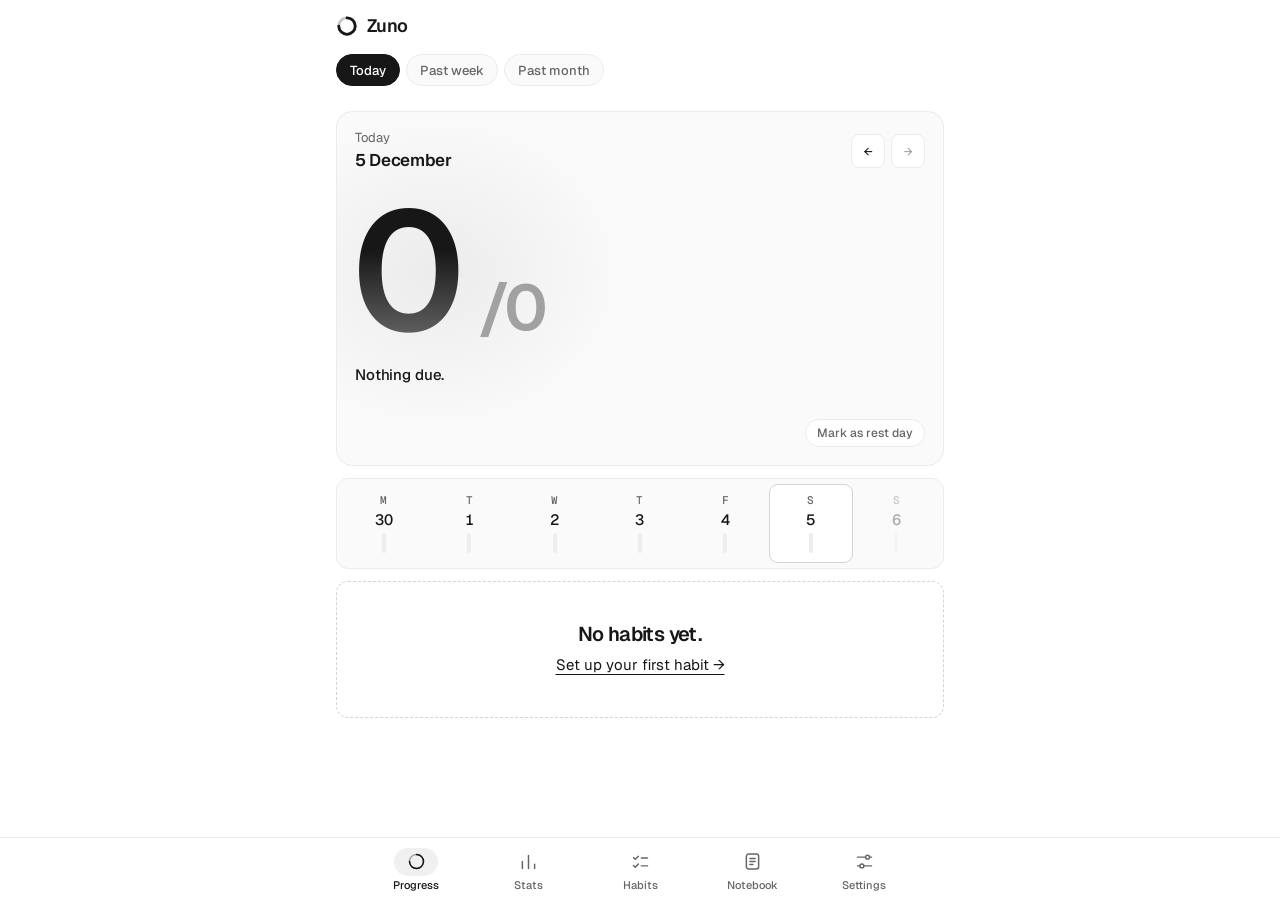
==== commit 7e521939: "Add files via upload" ====
--- a/index.html
+++ b/index.html
@@ -20,6 +20,9 @@
     if (!t) t = 'light';
     if (t === 'system') t = matchMedia('(prefers-color-scheme: dark)').matches ? 'dark' : 'light';
     document.documentElement.dataset.theme = t;
+    var sc = 'classic';
+    try { sc = ((JSON.parse(localStorage.getItem('zuno.v1')) || {}).settings || {}).scheme || 'classic'; } catch (e) {}
+    document.documentElement.dataset.scheme = sc;
   })();
 </script>
 <link rel="preconnect" href="https://fonts.googleapis.com">
@@ -28,21 +31,29 @@
 <link rel="stylesheet" href="style.css">
 </head>
 <body>
+  <svg width="0" height="0" style="position:absolute" aria-hidden="true">
+    <defs>
+      <linearGradient id="zuno-flame" x1="0" y1="1" x2="0" y2="0">
+        <stop offset="0" stop-color="#FF3B30"/>
+        <stop offset="1" stop-color="#FF9F0A"/>
+      </linearGradient>
+    </defs>
+  </svg>
   <div class="shell">
-    <aside class="rail">
-      <button class="brand" data-view="about" aria-label="About Zuno">
-        <svg class="mark" viewBox="0 0 24 24" aria-hidden="true">
-          <circle cx="12" cy="12" r="9" fill="none" stroke="currentColor" stroke-opacity=".25" stroke-width="3"/>
-          <path d="M12 3a9 9 0 1 1-9 9" fill="none" stroke="currentColor" stroke-width="3" stroke-linecap="round"/>
-        </svg><span>Zuno</span>
-      </button>
-      <nav class="nav" id="nav"></nav>
-      <nav class="nav nav-end">
-        <button data-view="settings">Settings</button>
-      </nav>
-    </aside>
+    <header class="top">
+      <div class="top-row">
+        <button class="brand" data-view="about" aria-label="About Zuno">
+          <svg class="mark" viewBox="0 0 24 24" aria-hidden="true">
+            <circle cx="12" cy="12" r="9" fill="none" stroke="currentColor" stroke-opacity=".25" stroke-width="3"/>
+            <path d="M12 3a9 9 0 1 1-9 9" fill="none" stroke="currentColor" stroke-width="3" stroke-linecap="round"/>
+          </svg><span>Zuno</span>
+        </button>
+      </div>
+      <nav class="subnav" id="subnav" aria-label="Pages in this section"></nav>
+    </header>
     <main id="view"></main>
   </div>
+  <nav class="tabbar" id="nav" aria-label="Main"></nav>
   <input type="file" id="import-file" accept="application/json,.json" hidden>
   <script src="app.js"></script>
   <script>
--- a/style.css
+++ b/style.css
@@ -15,11 +15,24 @@
   --glow: rgba(0, 0, 0, .06);
   --area: rgba(0, 0, 0, .05);
 
+  /* Classic scheme: accent and category colors follow the text color */
+  --accent: var(--fg);
+  --accent-fg: var(--bg);
+  --cat-glyph: var(--bg);
+  --c-red: var(--fg); --c-orange: var(--fg); --c-yellow: var(--fg); --c-green: var(--fg); --c-teal: var(--fg);
+  --c-blue: var(--fg); --c-indigo: var(--fg); --c-purple: var(--fg); --c-pink: var(--fg); --c-gray: var(--fg);
+  --flame: #FF6A1A;
+
   --sans: 'Geist', -apple-system, system-ui, sans-serif;
   --mono: 'Geist Mono', ui-monospace, Menlo, monospace;
   --r: 12px;
 }
 :root[data-theme="dark"] {
+  --accent: var(--fg);
+  --accent-fg: var(--bg);
+  --cat-glyph: var(--bg);
+  --c-red: var(--fg); --c-orange: var(--fg); --c-yellow: var(--fg); --c-green: var(--fg); --c-teal: var(--fg);
+  --c-blue: var(--fg); --c-indigo: var(--fg); --c-purple: var(--fg); --c-pink: var(--fg); --c-gray: var(--fg);
   --bg: #000000;
   --surface: #0a0a0a;
   --hover: #1a1a1a;
@@ -51,17 +64,12 @@
 button:disabled { cursor: default; }
 :focus-visible { outline: 2px solid var(--fg); outline-offset: 2px; border-radius: 6px; }
 
-.shell {
-  display: grid;
-  grid-template-columns: 56px minmax(0, 1fr);
-  max-width: 900px;
-  margin: 0 auto;
-  min-height: 100vh;
-}
+.shell { max-width: 640px; margin: 0 auto; min-height: 100vh; }
 main {
-  width: 100%; max-width: 640px;
-  padding: max(8px, env(safe-area-inset-top)) 16px 96px;
-}
+  width: 100%;
+  padding: 0 16px calc(var(--tabbar-h) + env(safe-area-inset-bottom) + 40px);
+}
+:root { --tabbar-h: 62px; }
 
 /* shared text styles */
 .lbl { font: 400 13px/1.3 var(--sans); color: var(--muted); }
@@ -74,76 +82,72 @@
 .card.list { padding: 0 16px; }
 .card.list > :last-child { border-bottom: 0; }
 
-/* ---------- left rail ---------- */
-.rail {
-  position: sticky; top: 0;
-  height: 100vh; height: 100dvh;
-  overflow-y: auto; scrollbar-width: none;
-  display: flex; flex-direction: column; align-items: stretch;
-  border-right: 1px solid var(--border);
-  padding: max(14px, env(safe-area-inset-top)) 6px max(14px, env(safe-area-inset-bottom));
-}
+/* ---------- top bar: logo + the current section's pages ---------- */
+.top {
+  position: sticky; top: 0; z-index: 10;
+  padding: env(safe-area-inset-top) 16px 0;
+  background: color-mix(in srgb, var(--bg) 86%, transparent);
+  -webkit-backdrop-filter: blur(14px); backdrop-filter: blur(14px);
+  border-bottom: 1px solid transparent; transition: border-color .2s;
+}
+.top.scrolled { border-bottom-color: var(--border); }
+.top-row { display: flex; align-items: center; height: 52px; }
 .brand {
-  display: flex; align-items: center; justify-content: center; gap: 10px;
-  height: 42px; margin-bottom: 16px; border-radius: 8px;
-  font: 600 18px/1 var(--sans); letter-spacing: -.04em;
+  display: flex; align-items: center; gap: 9px; height: 36px; padding: 0 10px 0 6px; margin-left: -6px;
+  border-radius: 8px; font: 600 18px/1 var(--sans); letter-spacing: -.04em;
   transition: background-color .2s;
 }
 .brand .mark { width: 22px; height: 22px; flex: none; }
-.brand span { display: none; }
 .brand.on { background: var(--hover); }
-
-.nav { display: flex; flex-direction: column; gap: 2px; }
-.nav-end { margin-top: auto; }
-.nav button {
-  writing-mode: vertical-rl; transform: rotate(180deg);
-  font: 500 13px/1 var(--sans); color: var(--muted);
-  padding: 14px 0; border-radius: 8px;
-  display: flex; align-items: center; justify-content: center;
-  transition: color .2s ease, background-color .2s ease;
-}
-.nav button.on { color: var(--fg); background: var(--hover); }
-.nav button.has-sub.on { background: none; }
-@media (hover: hover) {
-  .nav button:hover, .brand:hover { color: var(--fg); background: var(--hover); }
-  .nav button.has-sub.on:hover { background: none; }
-}
-
-/* sub-sections slide open: the row grows from 0fr to 1fr, items fade in one after another */
-.nav .sub {
+@media (hover: hover) { .brand:hover { background: var(--hover); } }
+
+/* sub-section pills: the row opens when a section has pages, pills fade in one after another */
+.subnav {
   display: grid; grid-template-rows: 0fr;
-  transition: grid-template-rows .42s cubic-bezier(.2, .7, .2, 1);
-}
-.nav .sub.open { grid-template-rows: 1fr; }
-.nav .sub > div {
-  min-height: 0; overflow: hidden;
-  display: flex; flex-direction: column; gap: 2px;
-  border-radius: 10px; background: var(--surface); box-shadow: inset 0 0 0 1px var(--border);
-}
-.nav .sub button {
-  font-size: 12px; padding: 12px 0;
-  opacity: 0; translate: 0 -6px;
-  transition: opacity .2s ease, translate .25s ease, color .2s ease, background-color .2s ease;
-}
-.nav .sub.open button {
-  opacity: 1; translate: 0 0;
-  transition: opacity .3s ease, translate .4s cubic-bezier(.2, .7, .2, 1), color .2s ease, background-color .2s ease;
-  transition-delay: calc(90ms + var(--i) * 45ms), calc(90ms + var(--i) * 45ms), 0s, 0s;
-}
-.nav .full { display: none; }
-
-@media (min-width: 760px) {
-  .shell { grid-template-columns: 224px minmax(0, 1fr); }
-  main { padding: 20px 40px 96px; }
-  .rail { padding: 20px 12px; }
-  .brand { justify-content: flex-start; padding: 0 10px; margin-bottom: 20px; }
-  .brand span { display: inline; }
-  .nav button { writing-mode: horizontal-tb; transform: none; justify-content: flex-start; padding: 9px 10px; font-size: 14px; }
-  .nav .sub > div { background: none; box-shadow: none; border-radius: 0; margin-left: 17px; padding-left: 8px; border-left: 1px solid var(--border); }
-  .nav .sub button { padding: 7px 10px; font-size: 13px; text-align: left; line-height: 1.3; translate: -6px 0; }
-  .nav .full { display: inline; }
-  .nav .short { display: none; }
-}
+  transition: grid-template-rows .38s cubic-bezier(.2, .7, .2, 1);
+}
+.subnav.open { grid-template-rows: 1fr; }
+.subnav > div {
+  min-height: 0; overflow-x: auto; overflow-y: hidden; scrollbar-width: none;
+  display: flex; gap: 6px; margin: 0 -16px; padding: 0 16px;
+}
+.subnav > div::-webkit-scrollbar { display: none; }
+.subnav button {
+  flex: none; height: 32px; margin: 2px 0 12px; padding: 0 13px; border-radius: 999px;
+  border: 1px solid var(--border); background: var(--surface);
+  font: 500 13px/1 var(--sans); color: var(--muted); white-space: nowrap;
+  transition: color .2s, background-color .2s, border-color .2s, opacity .3s ease, translate .4s cubic-bezier(.2, .7, .2, 1);
+}
+.subnav button.on { background: var(--fg); border-color: var(--fg); color: var(--bg); }
+@media (hover: hover) { .subnav button:not(.on):hover { color: var(--fg); border-color: var(--border-2); } }
+.subnav.fresh button { opacity: 0; translate: 0 -6px; }
+.subnav.open:not(.fresh) button { transition-delay: 0s, 0s, 0s, calc(60ms + var(--i) * 45ms), calc(60ms + var(--i) * 45ms); }
+.subnav .full { display: none; }
+@media (min-width: 560px) { .subnav .full { display: inline; } .subnav .short { display: none; } }
+
+/* ---------- bottom tab bar ---------- */
+.tabbar {
+  position: fixed; left: 0; right: 0; bottom: 0; z-index: 20;
+  display: flex; justify-content: center;
+  padding: 0 8px env(safe-area-inset-bottom);
+  background: color-mix(in srgb, var(--bg) 88%, transparent);
+  -webkit-backdrop-filter: blur(14px); backdrop-filter: blur(14px);
+  border-top: 1px solid var(--border);
+}
+.tabbar > div { display: grid; grid-template-columns: repeat(5, 1fr); width: 100%; max-width: 560px; height: var(--tabbar-h); }
+.tab {
+  display: flex; flex-direction: column; align-items: center; justify-content: center; gap: 4px;
+  font: 500 11px/1 var(--sans); color: var(--muted); transition: color .2s;
+}
+.tab .ic {
+  display: grid; place-items: center; width: 44px; height: 28px; border-radius: 999px;
+  transition: background-color .25s ease, transform .25s cubic-bezier(.2, .7, .2, 1);
+}
+.tab svg { width: 21px; height: 21px; fill: none; stroke: currentColor; stroke-width: 1.7; stroke-linecap: round; stroke-linejoin: round; }
+.tab.on { color: var(--fg); }
+.tab.on .ic { background: var(--hover); }
+.tab:active .ic { transform: scale(.92); }
+@media (hover: hover) { .tab:hover { color: var(--fg); } }
 
 /* page content eases in when you move between pages */
 #view.enter { animation: enter .34s cubic-bezier(.2, .7, .2, 1); }
@@ -198,7 +202,7 @@
 .meta .pc { font: 500 13px/1 var(--mono); color: var(--muted); }
 .ticks { display: flex; gap: 4px; margin-top: 14px; height: 6px; }
 .ticks i { flex: 1; border-radius: 999px; background: var(--l0); transition: background-color .3s; }
-.ticks i.on { background: var(--fg); }
+.ticks i.on { background: var(--accent); }
 
 .week {
   display: grid; grid-template-columns: repeat(7, 1fr); gap: 4px;
@@ -212,7 +216,7 @@
 .wd .l { font-size: 11px; }
 .wd .n { font: 500 15px/1 var(--sans); font-variant-numeric: tabular-nums; }
 .wd .m { width: 4px; height: 20px; border-radius: 999px; background: var(--l0); overflow: hidden; display: flex; align-items: flex-end; }
-.wd .m b { display: block; width: 100%; background: var(--fg); border-radius: 999px; }
+.wd .m b { display: block; width: 100%; background: var(--accent); border-radius: 999px; }
 .wd.sel { background: var(--bg); box-shadow: 0 0 0 1px var(--border-2); }
 @media (hover: hover) { .wd:not(.sel):not(:disabled):hover { background: var(--hover); } }
 .wd:disabled { opacity: .35; }
@@ -225,7 +229,7 @@
   display: flex; justify-content: space-between; align-items: center;
   padding: 12px 16px; border-bottom: 1px solid var(--border);
 }
-.group h3 { font: 600 15px/1.2 var(--sans); letter-spacing: -.02em; }
+.group h3 { display: flex; align-items: center; font: 600 15px/1.2 var(--sans); letter-spacing: -.02em; }
 .group header .frac { padding: 4px 8px; border: 1px solid var(--border); border-radius: 999px; background: var(--bg); }
 .habit { display: flex; align-items: stretch; border-bottom: 1px solid var(--border); transition: background-color .15s; }
 .hmain { flex: 1; min-width: 0; display: flex; align-items: center; gap: 12px; text-align: left; padding: 13px 8px 13px 16px; }
@@ -241,10 +245,10 @@
   border: 1.5px solid var(--border-2); border-radius: 5px; background: var(--bg);
   transition: background-color .15s, border-color .15s;
 }
-.habit.done .box { background: var(--fg); border-color: var(--fg); }
+.habit.done .box { background: var(--accent); border-color: var(--accent); }
 .habit.done .box::after {
   content: ''; position: absolute; left: 5px; top: 1.5px; width: 4px; height: 9px;
-  border: solid var(--bg); border-width: 0 2px 2px 0; transform: rotate(45deg);
+  border: solid var(--accent-fg); border-width: 0 2px 2px 0; transform: rotate(45deg);
 }
 .habit .name { flex: 1; }
 .habit.done .name { color: var(--muted); text-decoration: line-through; text-decoration-color: var(--soft); }
@@ -312,7 +316,7 @@
   font-weight: 500;
 }
 .bar { height: 6px; border-radius: 999px; background: var(--l0); overflow: hidden; }
-.bar b { display: block; height: 100%; border-radius: 999px; background: var(--fg); }
+.bar b { display: block; height: 100%; border-radius: 999px; background: var(--cc, var(--accent)); }
 .num { text-align: right; }
 .num.strong { color: var(--fg); }
 .subrow {
@@ -321,7 +325,7 @@
 }
 
 .trow {
-  display: grid; grid-template-columns: 1fr 44px 40px 40px;
+  display: grid; grid-template-columns: minmax(0, 1fr) 48px 64px;
   align-items: center; gap: 8px; padding: 13px 0; border-bottom: 1px solid var(--border);
 }
 .trow .nm { font-weight: 500; }
@@ -329,19 +333,19 @@
 .th { text-align: right; font-size: 11px; }
 .trow.head { padding: 10px 0; }
 .mbar { display: block; height: 3px; border-radius: 999px; background: var(--l0); margin-top: 8px; overflow: hidden; }
-.mbar b { display: block; height: 100%; background: var(--fg); }
+.mbar b { display: block; height: 100%; background: var(--accent); }
 
 /* trajectory charts */
 .legend2 { display: flex; gap: 16px; font-size: 11px; }
 .legend2 span { display: inline-flex; align-items: center; gap: 6px; }
-.legend2 .sl { width: 14px; height: 2px; border-radius: 2px; background: var(--fg); }
+.legend2 .sl { width: 14px; height: 2px; border-radius: 2px; background: var(--accent); }
 .legend2 .sb { width: 8px; height: 8px; border-radius: 2px; background: var(--l1); }
 .chart { margin-top: 22px; }
 .plot { position: relative; height: 150px; margin-left: 30px; touch-action: pan-y; cursor: crosshair; }
 .plot.sm { height: 64px; margin-left: 0; }
 .plot svg { position: absolute; inset: 0; width: 100%; height: 100%; overflow: visible; }
 .plot .grid { stroke: var(--border-2); stroke-width: 1; vector-effect: non-scaling-stroke; }
-.plot .line { fill: none; stroke: var(--fg); stroke-width: 2; vector-effect: non-scaling-stroke; stroke-linejoin: round; stroke-linecap: round; }
+.plot .line { fill: none; stroke: var(--accent); stroke-width: 2; vector-effect: non-scaling-stroke; stroke-linejoin: round; stroke-linecap: round; }
 .plot .area { fill: var(--area); }
 .plot .dbar { fill: var(--l1); }
 .ylab { position: absolute; left: -30px; transform: translateY(-50%); font-size: 10px; }
@@ -350,7 +354,7 @@
 .cross { position: absolute; top: 0; bottom: 0; width: 1px; background: var(--muted); display: none; pointer-events: none; }
 .hdot {
   position: absolute; width: 10px; height: 10px; border-radius: 50%;
-  background: var(--fg); box-shadow: 0 0 0 3px var(--surface);
+  background: var(--accent); box-shadow: 0 0 0 3px var(--surface);
   transform: translate(-50%, -50%); display: none; pointer-events: none;
 }
 .tip {
@@ -419,7 +423,7 @@
 }
 .item:not([data-sort]) { padding-left: 10px; }
 .item .iname { flex: 1; min-width: 0; display: flex; align-items: center; justify-content: space-between; gap: 12px; text-align: left; padding: 13px 0 13px 6px; }
-.item .iname.static { display: block; }
+.item .iname.static { display: flex; align-items: center; justify-content: flex-start; gap: 0; }
 .item .x { color: var(--muted); font-size: 16px; line-height: 1; padding: 6px 0 6px 10px; }
 @media (hover: hover) { .item .x:hover { color: var(--fg); } }
 .handle {
@@ -466,7 +470,7 @@
 .hrow .rt { display: flex; flex-direction: column; align-items: flex-end; gap: 7px; }
 .strip { display: flex; gap: 2px; }
 .strip i { width: 7px; height: 7px; border-radius: 2px; background: var(--l1); }
-.strip i.on { background: var(--fg); }
+.strip i.on { background: var(--accent); }
 .strip i.na { background: transparent; box-shadow: inset 0 0 0 1px var(--border-2); }
 
 /* ---------- settings ---------- */
@@ -547,6 +551,7 @@
 .closer p { font: 600 22px/1.25 var(--sans); letter-spacing: -.04em; margin-bottom: 20px; }
 
 @media (prefers-reduced-motion: reduce) {
+  .subnav.fresh button { opacity: 1; translate: none; }
   *, *::before, *::after { transition: none !important; animation: none !important; }
 }
 
@@ -572,7 +577,7 @@
 .wb { display: flex; flex-direction: column; align-items: center; gap: 8px; }
 .wv { font: 500 11px/1 var(--mono); color: var(--muted); }
 .wt { width: 100%; max-width: 28px; height: 110px; border-radius: 6px; background: var(--l0); display: flex; align-items: flex-end; overflow: hidden; }
-.wt b { display: block; width: 100%; border-radius: 6px; background: var(--fg); }
+.wt b { display: block; width: 100%; border-radius: 6px; background: var(--accent); }
 .wl { font: 500 11px/1.35 var(--mono); color: var(--muted); text-align: center; }
 .mcal-h, .mcal { display: grid; grid-template-columns: repeat(7, 1fr); gap: 4px; }
 .mcal-h { margin-bottom: 6px; }
@@ -585,7 +590,7 @@
 .mcal i.l4 { background: var(--l4); }
 .mcal i.rest { background: transparent; box-shadow: inset 0 0 0 1px var(--border-2); }
 .mcal i span { position: absolute; top: 5px; left: 6px; font: 500 10px/1 var(--mono); color: var(--muted); }
-.mcal i.dk span { color: var(--bg); }
+.mcal i.dk span { color: var(--accent-fg); }
 .hl { display: grid; grid-template-columns: minmax(0, 1fr) auto; gap: 3px 12px; align-items: baseline; padding: 12px 0; border-bottom: 1px solid var(--border); }
 .hl .k { grid-column: 1 / -1; font-size: 13px; color: var(--muted); }
 .hl .v { font-weight: 500; overflow: hidden; text-overflow: ellipsis; white-space: nowrap; }
@@ -645,10 +650,10 @@
 .sugg-row { display: flex; align-items: center; gap: 12px; width: 100%; text-align: left; padding: 11px 14px; border-bottom: 1px solid var(--border); transition: background-color .15s; }
 .sugg-row .nm { font-weight: 500; font-size: 14px; }
 .sugg-row .nm small { display: block; font: 400 12px/1.3 var(--sans); color: var(--muted); margin-top: 2px; }
-.sugg-row.on .box { background: var(--fg); border-color: var(--fg); }
+.sugg-row.on .box { background: var(--accent); border-color: var(--accent); }
 .sugg-row.on .box::after {
   content: ''; position: absolute; left: 5px; top: 1.5px; width: 4px; height: 9px;
-  border: solid var(--bg); border-width: 0 2px 2px 0; transform: rotate(45deg);
+  border: solid var(--accent-fg); border-width: 0 2px 2px 0; transform: rotate(45deg);
 }
 .sugg-row.have { opacity: .55; }
 .sugg-row:disabled { cursor: default; }
@@ -680,8 +685,8 @@
 @keyframes blink { 0%, 80%, 100% { opacity: .25; } 40% { opacity: 1; } }
 
 .composer {
-  position: sticky; bottom: 0; z-index: 3; margin-top: 16px;
-  padding: 12px 0 max(12px, env(safe-area-inset-bottom)); background: var(--bg);
+  position: sticky; bottom: calc(var(--tabbar-h) + env(safe-area-inset-bottom)); z-index: 3; margin-top: 16px;
+  padding: 12px 0; background: var(--bg);
 }
 .composer .err { margin: 0 0 10px; }
 .composer textarea {
@@ -700,3 +705,74 @@
 .ask-foot { display: flex; justify-content: space-between; }
 .steps { margin: 4px 0 18px; padding-left: 20px; font-size: 14px; line-height: 1.6; color: var(--muted); }
 .steps b { color: var(--fg); font-weight: 600; }
+
+/* ---------- color schemes ---------- */
+/* Each scheme sets ten category colors and an accent. [data-scheme-preview] lets the picker show every scheme at once. */
+[data-scheme-preview="classic"] {
+  --c-red: var(--fg); --c-orange: var(--fg); --c-green: var(--fg); --c-blue: var(--fg); --c-purple: var(--fg);
+}
+:root[data-scheme="vivid"], [data-scheme-preview="vivid"] {
+  --c-red: #FF3B30; --c-orange: #FF9500; --c-yellow: #FFCC00; --c-green: #34C759; --c-teal: #30B0C7;
+  --c-blue: #007AFF; --c-indigo: #5856D6; --c-purple: #AF52DE; --c-pink: #FF2D55; --c-gray: #8E8E93;
+  --accent: #007AFF;
+}
+:root[data-theme="dark"][data-scheme="vivid"], :root[data-theme="dark"] [data-scheme-preview="vivid"] {
+  --c-red: #FF453A; --c-orange: #FF9F0A; --c-yellow: #FFD60A; --c-green: #30D158; --c-teal: #40C8E0;
+  --c-blue: #0A84FF; --c-indigo: #5E5CE6; --c-purple: #BF5AF2; --c-pink: #FF375F; --c-gray: #98989D;
+  --accent: #0A84FF;
+}
+:root[data-scheme="soft"], [data-scheme-preview="soft"] {
+  --c-red: #E07A6B; --c-orange: #E6A15C; --c-yellow: #D9B84E; --c-green: #79B47F; --c-teal: #63B3B3;
+  --c-blue: #6F9FD8; --c-indigo: #7F7BD0; --c-purple: #A784CF; --c-pink: #E1859F; --c-gray: #9A958E;
+  --accent: #6F9FD8;
+}
+:root[data-scheme="earth"], [data-scheme-preview="earth"] {
+  --c-red: #B5533C; --c-orange: #C97B36; --c-yellow: #B8952E; --c-green: #4F8A5B; --c-teal: #3D8580;
+  --c-blue: #3E6F8E; --c-indigo: #55598C; --c-purple: #7A5A86; --c-pink: #B0647A; --c-gray: #857B6F;
+  --accent: #4F8A5B;
+}
+:root[data-theme="dark"][data-scheme="earth"] { --c-green: #5FA06B; --c-blue: #5A8CAD; --accent: #5FA06B; }
+/* In color schemes, glyphs and text on the accent are white, and the heat map is tinted with the accent. */
+:root[data-scheme]:not([data-scheme="classic"]) {
+  --accent-fg: #ffffff;
+  --cat-glyph: #ffffff;
+  --l1: color-mix(in srgb, var(--accent) 22%, var(--l0));
+  --l2: color-mix(in srgb, var(--accent) 45%, var(--l0));
+  --l3: color-mix(in srgb, var(--accent) 72%, var(--l0));
+  --l4: var(--accent);
+}
+
+/* category icons: a small colored square, like the iOS Settings app */
+.cat-ic {
+  display: inline-grid; place-items: center; flex: none;
+  width: 22px; height: 22px; margin-right: 9px; border-radius: 6px; background: var(--cc);
+}
+.cat-ic svg { width: 15px; height: 15px; fill: none; stroke: var(--cat-glyph); stroke-width: 2; stroke-linecap: round; stroke-linejoin: round; }
+.brow .cn { display: flex; align-items: center; min-width: 0; }
+
+/* the streak fire: always orange-red, whatever the scheme */
+.fire { display: inline-flex; align-items: center; gap: 2px; font: 600 12px/1 var(--mono); color: var(--flame); vertical-align: middle; white-space: nowrap; }
+.fire svg { width: 15px; height: 15px; }
+.fire.off { color: var(--soft); }
+.fire.off path { fill: var(--soft); }
+.date .v .fire {
+  margin-left: 8px; padding: 4px 9px 4px 6px; border-radius: 999px; font-size: 13px;
+  background: color-mix(in srgb, var(--flame) 13%, transparent);
+}
+.date .v .fire.off { background: var(--hover); }
+.date .v .fire svg { width: 16px; height: 16px; }
+.streak .fire { margin-left: 4px; }
+
+/* scheme picker */
+.schemes-row { border-bottom: 0; padding-bottom: 4px; }
+.schemes { display: grid; grid-template-columns: 1fr 1fr; gap: 8px; padding-bottom: 14px; }
+.scheme {
+  display: flex; flex-direction: column; align-items: flex-start; gap: 8px; padding: 11px 12px; text-align: left;
+  border: 1px solid var(--border); border-radius: 10px; background: var(--bg); transition: border-color .15s, box-shadow .15s;
+}
+.scheme.on { border-color: var(--fg); box-shadow: inset 0 0 0 1px var(--fg); }
+@media (hover: hover) { .scheme:not(.on):hover { border-color: var(--border-2); } }
+.scheme .swatch { display: flex; gap: 4px; }
+.scheme .swatch i { width: 13px; height: 13px; border-radius: 4px; }
+.scheme .nm { font-weight: 500; font-size: 14px; }
+.scheme .nm small { display: block; font-size: 12px; font-weight: 400; color: var(--muted); margin-top: 2px; }
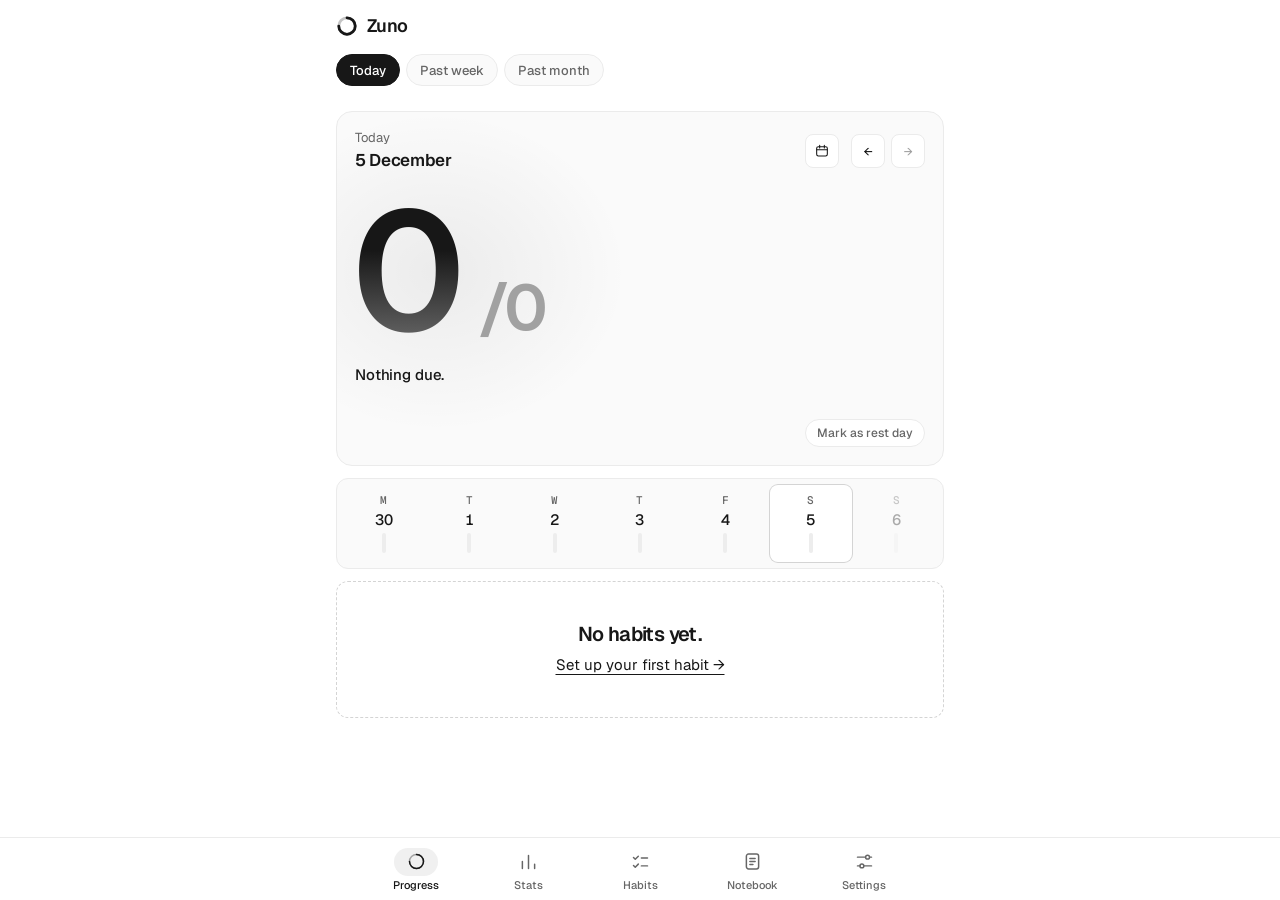
==== commit 7caff602: "Add files via upload" ====
--- a/index.html
+++ b/index.html
@@ -6,8 +6,8 @@
 <meta name="theme-color" content="#ffffff">
 <title>Zuno</title>
 <link rel="manifest" href="manifest.webmanifest">
-<link rel="icon" type="image/png" sizes="192x192" href="icons/icon-192.png">
-<link rel="apple-touch-icon" href="icons/apple-touch-icon.png">
+<link rel="icon" type="image/png" sizes="192x192" href="icon-192.png">
+<link rel="apple-touch-icon" href="apple-touch-icon.png">
 <meta name="mobile-web-app-capable" content="yes">
 <meta name="apple-mobile-web-app-capable" content="yes">
 <meta name="apple-mobile-web-app-title" content="Zuno">
@@ -59,7 +59,7 @@
   <script>
     // Offline support; only runs when served over https (or localhost).
     if ('serviceWorker' in navigator && (location.protocol === 'https:' || location.hostname === 'localhost')) {
-      navigator.serviceWorker.register('sw.js');
+      navigator.serviceWorker.register('sw.js', { updateViaCache: 'none' });
     }
   </script>
 </body>
--- a/style.css
+++ b/style.css
@@ -183,6 +183,11 @@
 }
 @media (hover: hover) { .arrow:hover:not(:disabled) { border-color: var(--border-2); background: var(--hover); } }
 .arrow:disabled { color: var(--soft); }
+/* The date picker sits invisibly on top of the calendar button, so one tap opens it. */
+.arrow.cal { position: relative; overflow: hidden; cursor: pointer; margin-right: 6px; }
+.arrow.cal svg { width: 16px; height: 16px; fill: none; stroke: currentColor; stroke-width: 1.6; stroke-linecap: round; stroke-linejoin: round; }
+.arrow.cal input { position: absolute; inset: 0; width: 100%; height: 100%; padding: 0; border: 0; opacity: 0; cursor: pointer; }
+.arrow.cal input::-webkit-calendar-picker-indicator { position: absolute; inset: 0; width: 100%; height: 100%; margin: 0; padding: 0; cursor: pointer; }
 .score {
   display: flex; align-items: baseline;
   margin: 28px 0 0 -4px;
@@ -306,6 +311,7 @@
 .heat i.l4 { background: var(--l4); }
 .heat i.fut { background: transparent; box-shadow: inset 0 0 0 1px var(--border); }
 .heat i.now { outline: 1.5px solid var(--fg); outline-offset: 1px; }
+[data-act="openDay"] { cursor: pointer; }
 .legend { display: flex; align-items: center; gap: 3px; justify-content: flex-end; margin-top: 12px; font-size: 11px; }
 .legend i { width: 10px; height: 10px; border-radius: 2px; }
 .legend span { margin: 0 6px; }
@@ -376,15 +382,17 @@
 .editor > .lbl { display: block; margin-bottom: 8px; }
 .field { position: relative; margin-bottom: 16px; }
 .field .lbl { display: block; margin-bottom: 6px; }
-input[type="text"], input[type="password"], select {
+input[type="text"], input[type="date"], select {
   width: 100%; height: 42px; padding: 0 12px;
   font: 400 16px/1 var(--sans); color: var(--fg); background: var(--bg);
   border: 1px solid var(--border-2); border-radius: 8px;
   outline: 0; appearance: none; -webkit-appearance: none;
   transition: border-color .15s, box-shadow .15s;
 }
-input[type="text"]:focus, input[type="password"]:focus, select:focus { border-color: var(--muted); box-shadow: 0 0 0 3px var(--hover); }
-input[type="text"]::placeholder, input[type="password"]::placeholder { color: var(--soft); }
+input[type="text"]:focus, input[type="date"]:focus, select:focus { border-color: var(--muted); box-shadow: 0 0 0 3px var(--hover); }
+input[type="text"]::placeholder { color: var(--soft); }
+input[type="date"] { font-family: var(--mono); font-size: 15px; text-align: left; min-width: 0; }
+input[type="date"]::-webkit-date-and-time-value { text-align: left; }
 select { cursor: pointer; }
 select option { background: var(--bg); color: var(--fg); }
 .field.sel::after { content: '↓'; position: absolute; right: 12px; bottom: 13px; font: 13px/1 var(--mono); color: var(--muted); pointer-events: none; }
@@ -412,6 +420,7 @@
   .btn.primary:hover { background: var(--fg); opacity: .86; }
 }
 .btn.ghost { color: var(--muted); }
+.btn.sm { height: 32px; padding: 0 14px; font-size: 13px; }
 .btn.right { margin-left: auto; }
 .err { margin-top: 12px; font: 500 13px/1.4 var(--sans); }
 .note { margin-top: 14px; font: 400 13px/1.5 var(--sans); color: var(--muted); }
@@ -424,6 +433,8 @@
 .item:not([data-sort]) { padding-left: 10px; }
 .item .iname { flex: 1; min-width: 0; display: flex; align-items: center; justify-content: space-between; gap: 12px; text-align: left; padding: 13px 0 13px 6px; }
 .item .iname.static { display: flex; align-items: center; justify-content: flex-start; gap: 0; }
+.item.renaming { gap: 8px; padding: 8px 12px; }
+.item.renaming input { flex: 1; min-width: 0; height: 36px; }
 .item .x { color: var(--muted); font-size: 16px; line-height: 1; padding: 6px 0 6px 10px; }
 @media (hover: hover) { .item .x:hover { color: var(--fg); } }
 .handle {
@@ -660,51 +671,31 @@
 @media (hover: hover) { .sugg-row:not(:disabled):hover { background: var(--hover); } }
 .sugg-f { display: flex; align-items: center; justify-content: space-between; gap: 12px; padding: 12px 14px; }
 
-/* ask zuno */
-.starters { display: flex; flex-wrap: wrap; gap: 8px; margin: 14px 0 6px; }
-.starters button {
-  font: 500 13px/1 var(--sans); padding: 10px 14px; border: 1px solid var(--border);
-  border-radius: 999px; background: var(--surface); transition: border-color .15s;
-}
-@media (hover: hover) { .starters button:hover { border-color: var(--border-2); } }
-.thread { display: flex; flex-direction: column; gap: 12px; margin-top: 16px; }
-.thread:empty { display: none; }
-.msg { max-width: 100%; }
-.msg.me {
-  align-self: flex-end; max-width: 85%; padding: 10px 14px; white-space: pre-wrap;
-  border-radius: 14px 14px 4px 14px; background: var(--fg); color: var(--bg); font-size: 15px; line-height: 1.5;
-}
-.msg.me small { display: block; margin-top: 4px; font: 500 10px/1.2 var(--mono); opacity: .65; }
-.msg.ai { padding: 16px; border: 1px solid var(--border); border-radius: var(--r); background: var(--surface); }
-.msg-actions { display: flex; justify-content: flex-end; margin-top: 8px; }
-.waiting { color: var(--muted); font-size: 14px; }
-.dots { display: inline-flex; gap: 3px; margin-right: 6px; vertical-align: middle; }
-.dots i { width: 5px; height: 5px; border-radius: 50%; background: var(--muted); animation: blink 1.2s infinite ease-in-out; }
-.dots i:nth-child(2) { animation-delay: .15s; }
-.dots i:nth-child(3) { animation-delay: .3s; }
-@keyframes blink { 0%, 80%, 100% { opacity: .25; } 40% { opacity: 1; } }
-
-.composer {
-  position: sticky; bottom: calc(var(--tabbar-h) + env(safe-area-inset-bottom)); z-index: 3; margin-top: 16px;
-  padding: 12px 0; background: var(--bg);
-}
-.composer .err { margin: 0 0 10px; }
-.composer textarea {
-  display: block; width: 100%; min-height: 48px; max-height: 40vh; padding: 12px 14px; resize: none;
-  border: 1px solid var(--border-2); border-radius: 12px; background: var(--surface); color: var(--fg);
-  font: 400 16px/1.45 var(--sans); outline: 0; transition: border-color .15s, box-shadow .15s;
-}
-.composer textarea:focus { border-color: var(--muted); box-shadow: 0 0 0 3px var(--hover); }
-.composer textarea::placeholder { color: var(--soft); }
-.composer-row { display: flex; align-items: center; justify-content: space-between; gap: 10px; margin-top: 10px; }
-.chipbtn { display: inline-flex; align-items: center; gap: 8px; font: 500 13px/1 var(--sans); color: var(--muted); padding: 6px 0; }
-.chipbtn.on { color: var(--fg); }
-.chipbtn .sw i { width: 30px; height: 18px; }
-.chipbtn .sw i::after { width: 14px; height: 14px; }
-.chipbtn .sw.on i::after { translate: 12px 0; }
-.ask-foot { display: flex; justify-content: space-between; }
-.steps { margin: 4px 0 18px; padding-left: 20px; font-size: 14px; line-height: 1.6; color: var(--muted); }
-.steps b { color: var(--fg); font-weight: 600; }
+/* ---------- messages ---------- */
+.toast {
+  position: fixed; left: 50%; bottom: calc(var(--tabbar-h) + env(safe-area-inset-bottom, 0px) + 14px); z-index: 30;
+  display: flex; align-items: center; gap: 14px; width: max-content; max-width: calc(100vw - 32px);
+  padding: 11px 16px; border-radius: 12px; background: var(--fg); color: var(--bg);
+  font: 500 14px/1.35 var(--sans); box-shadow: 0 8px 28px rgba(0, 0, 0, .22);
+  translate: -50% 12px; opacity: 0; pointer-events: none; transition: opacity .2s, translate .2s;
+}
+.toast.show { translate: -50% 0; opacity: 1; pointer-events: auto; }
+.toast button { flex: none; font: 600 14px/1 var(--sans); color: var(--bg); text-decoration: underline; text-underline-offset: 4px; padding: 6px 0; }
+.alert {
+  margin: 16px 0 4px; padding: 13px 16px; border: 1px solid var(--fg); border-radius: var(--r);
+  font: 500 14px/1.45 var(--sans);
+}
+.alert button { display: block; margin-top: 6px; text-decoration: underline; text-underline-offset: 4px; }
+.nudge {
+  display: flex; align-items: center; justify-content: space-between; gap: 14px; margin-top: 16px; padding: 14px 16px;
+  border: 1px solid var(--border); border-radius: var(--r); background: var(--surface);
+}
+.nudge b { display: block; font: 600 14px/1.3 var(--sans); }
+.nudge small { display: block; margin-top: 3px; font: 400 13px/1.4 var(--sans); color: var(--muted); }
+.nudge-a { flex: none; display: flex; align-items: center; gap: 14px; }
+.empty.crash .actions { justify-content: center; margin-top: 18px; }
+.empty.crash .btn { text-decoration: none; }
+@media (prefers-reduced-motion: reduce) { .toast { transition: none; } }
 
 /* ---------- color schemes ---------- */
 /* Each scheme sets ten category colors and an accent. [data-scheme-preview] lets the picker show every scheme at once. */
